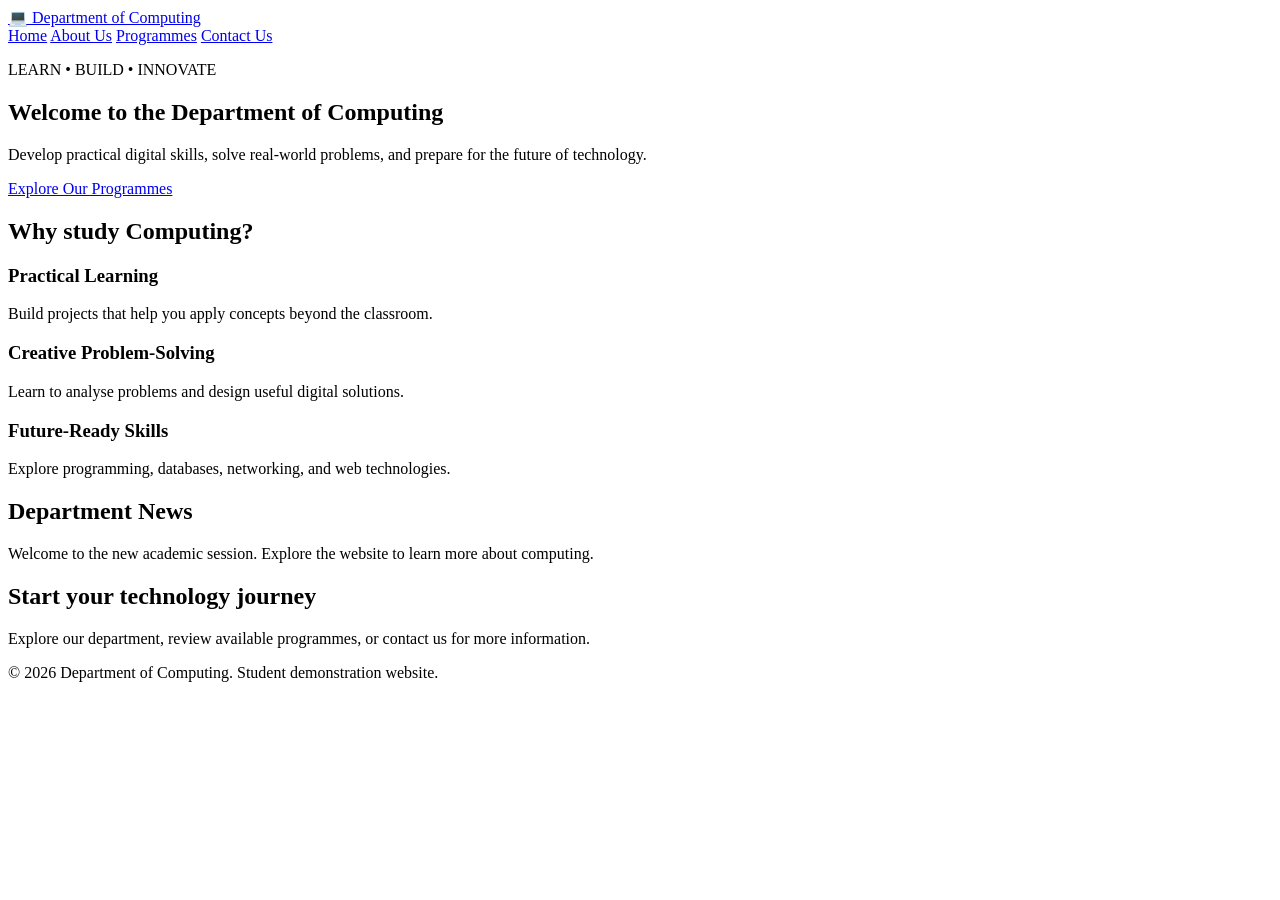
==== index.html @ 161d5d20 "Improve homepage content" ====
<!DOCTYPE html>
<html lang="en">
<head>
  <meta charset="UTF-8">
  <meta name="viewport" content="width=device-width, initial-scale=1.0">
  <title>Department of Computing | Home</title>
  <link rel="stylesheet" href="style.css">
</head>
<body>
  <header class="site-header">
    <a class="brand" href="index.html">💻 Department of Computing</a>
    <nav aria-label="Main navigation">
      <a class="active" href="index.html">Home</a>
      <a href="about.html">About Us</a>
      <a href="programmes.html">Programmes</a>
      <a href="contact.html">Contact Us</a>
    </nav>
  </header>
  <main>
    <section class="hero">
      <p class="eyebrow">LEARN • BUILD • INNOVATE</p>
      <h1>Welcome to the Department of Computing</h1>
      <p>Develop practical digital skills, solve real-world problems, and prepare for the future of technology.</p>
      <a class="button" href="programmes.html">Explore Our Programmes</a>
    </section>
    <section class="section">
      <h2>Why study Computing?</h2>
      <div class="cards">
        <article class="card"><h3>Practical Learning</h3><p>Build projects that help you apply concepts beyond the classroom.</p></article>
        <article class="card"><h3>Creative Problem-Solving</h3><p>Learn to analyse problems and design useful digital solutions.</p></article>
        <article class="card"><h3>Future-Ready Skills</h3><p>Explore programming, databases, networking, and web technologies.</p></article>
      </div>
    </section>
    <section class="notice"><h2>Department News</h2><p>Welcome to the new academic session. Explore the website to learn more about computing.</p><h2>Start your technology journey</h2><p>Explore our department, review available programmes, or contact us for more information.</p></section>
  </main>
  <footer><p>&copy; 2026 Department of Computing. Student demonstration website.</p></footer>
</body>
</html>
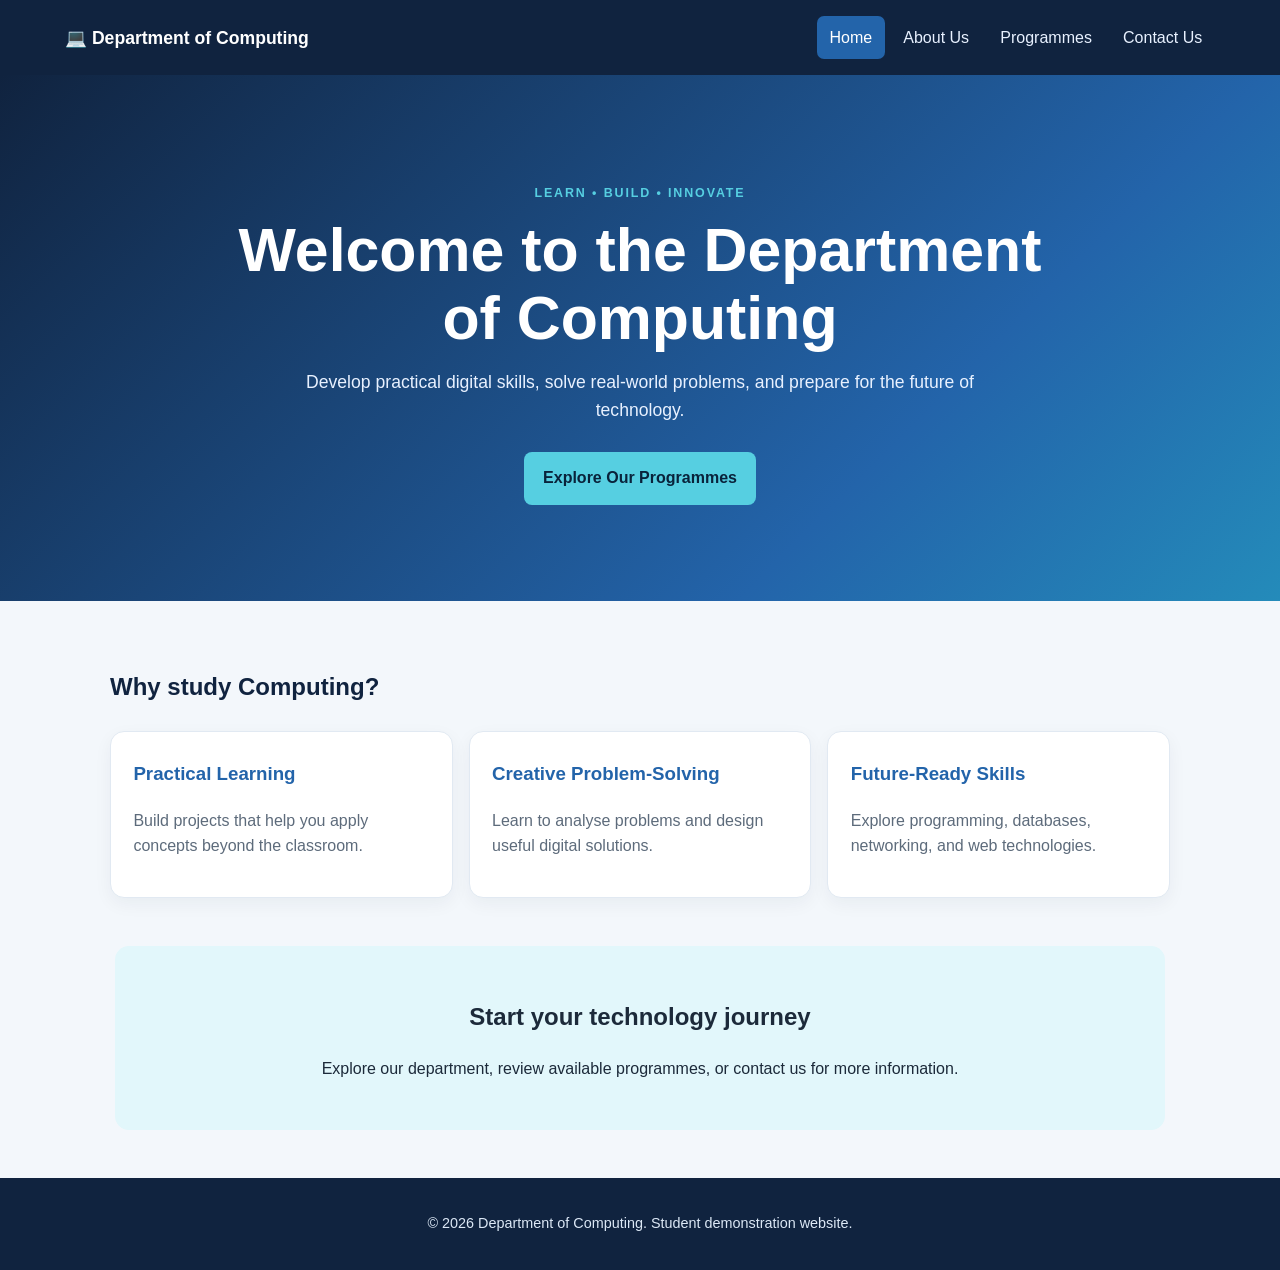
==== commit e31c73b8: "Create initial department website pages" ====
--- a/index.html
+++ b/index.html
@@ -31,7 +31,7 @@
         <article class="card"><h3>Future-Ready Skills</h3><p>Explore programming, databases, networking, and web technologies.</p></article>
       </div>
     </section>
-    <section class="notice"><h2>Department News</h2><p>Welcome to the new academic session. Explore the website to learn more about computing.</p><h2>Start your technology journey</h2><p>Explore our department, review available programmes, or contact us for more information.</p></section>
+    <section class="notice"><h2>Start your technology journey</h2><p>Explore our department, review available programmes, or contact us for more information.</p></section>
   </main>
   <footer><p>&copy; 2026 Department of Computing. Student demonstration website.</p></footer>
 </body>
--- a/style.css
+++ b/style.css
@@ -0,0 +1,7 @@
+:root{--navy:#10233f;--blue:#2364aa;--cyan:#56cfe1;--light:#f3f7fb;--ink:#1c2a3a;--muted:#5d6b7b;--white:#fff}
+*{box-sizing:border-box}html{scroll-behavior:smooth}body{margin:0;font-family:Arial,Helvetica,sans-serif;color:var(--ink);background:var(--light);line-height:1.6}
+.site-header{background:var(--navy);color:var(--white);display:flex;justify-content:space-between;align-items:center;gap:1rem;padding:1rem max(5%,calc((100% - 1150px)/2));flex-wrap:wrap}
+.brand{font-weight:700;color:white;text-decoration:none;font-size:1.1rem}.site-header nav{display:flex;gap:.35rem;flex-wrap:wrap}.site-header nav a{color:#e8f1ff;text-decoration:none;padding:.55rem .8rem;border-radius:7px}.site-header nav a:hover,.site-header nav a.active{background:var(--blue);color:white}
+.hero{padding:6rem 1.25rem;text-align:center;color:white;background:linear-gradient(135deg,#10233f,#2364aa 70%,#248bba)}.hero h1{font-size:clamp(2.2rem,5vw,3.8rem);line-height:1.12;max-width:850px;margin:.4rem auto 1rem}.hero p:not(.eyebrow){max-width:700px;margin:0 auto 1.7rem;font-size:1.1rem;color:#e8f1ff}.eyebrow{letter-spacing:.15em;font-size:.78rem;font-weight:700;color:var(--cyan)}.button{display:inline-block;border:0;border-radius:8px;padding:.85rem 1.2rem;background:var(--cyan);color:#09233b;font-weight:700;text-decoration:none;cursor:pointer}.button:hover{filter:brightness(.95)}
+.section,.page{max-width:1100px;margin:0 auto;padding:3rem 1.25rem}.section h2,.content-panel h2{color:var(--navy)}.cards{display:grid;grid-template-columns:repeat(auto-fit,minmax(220px,1fr));gap:1rem;margin-top:1.5rem}.card,.content-panel{background:white;border:1px solid #e1e9f2;border-radius:14px;padding:1.4rem;box-shadow:0 6px 18px rgba(16,35,63,.05)}.card h3,.card h2{color:var(--blue);margin-top:.3rem}.card p,.content-panel p{color:var(--muted)}.notice{margin:0 auto 3rem;max-width:1050px;padding:2rem;background:#e2f7fb;border-radius:14px;text-align:center}.page-heading{text-align:center;padding:2rem 0 1rem}.page-heading h1{font-size:clamp(2rem,4vw,3rem);color:var(--navy);margin:.2rem}.page-heading p:last-child{max-width:720px;margin:.5rem auto;color:var(--muted)}.content-panel{margin:1rem 0}.programme-cards{margin:1rem 0 2rem}.card-icon{font-size:1.8rem}.contact-layout{display:grid;grid-template-columns:1fr 1.2fr;gap:1.2rem;align-items:start}.contact-form{display:flex;flex-direction:column;gap:.45rem}.contact-form label{font-weight:700;margin-top:.4rem}.contact-form input,.contact-form textarea{width:100%;border:1px solid #cbd6e2;border-radius:7px;padding:.75rem;font:inherit}.contact-form input:focus,.contact-form textarea:focus{outline:2px solid var(--cyan);border-color:var(--blue)}.contact-form .button{margin-top:.7rem}.form-message{font-weight:700;color:#126342}.small-note{font-size:.9rem}footer{text-align:center;padding:1.25rem;background:var(--navy);color:#dce8f6;font-size:.9rem}
+@media(max-width:700px){.site-header{justify-content:center}.site-header nav{justify-content:center}.contact-layout{grid-template-columns:1fr}.hero{padding:4rem 1rem}.section{padding-top:2rem}}
